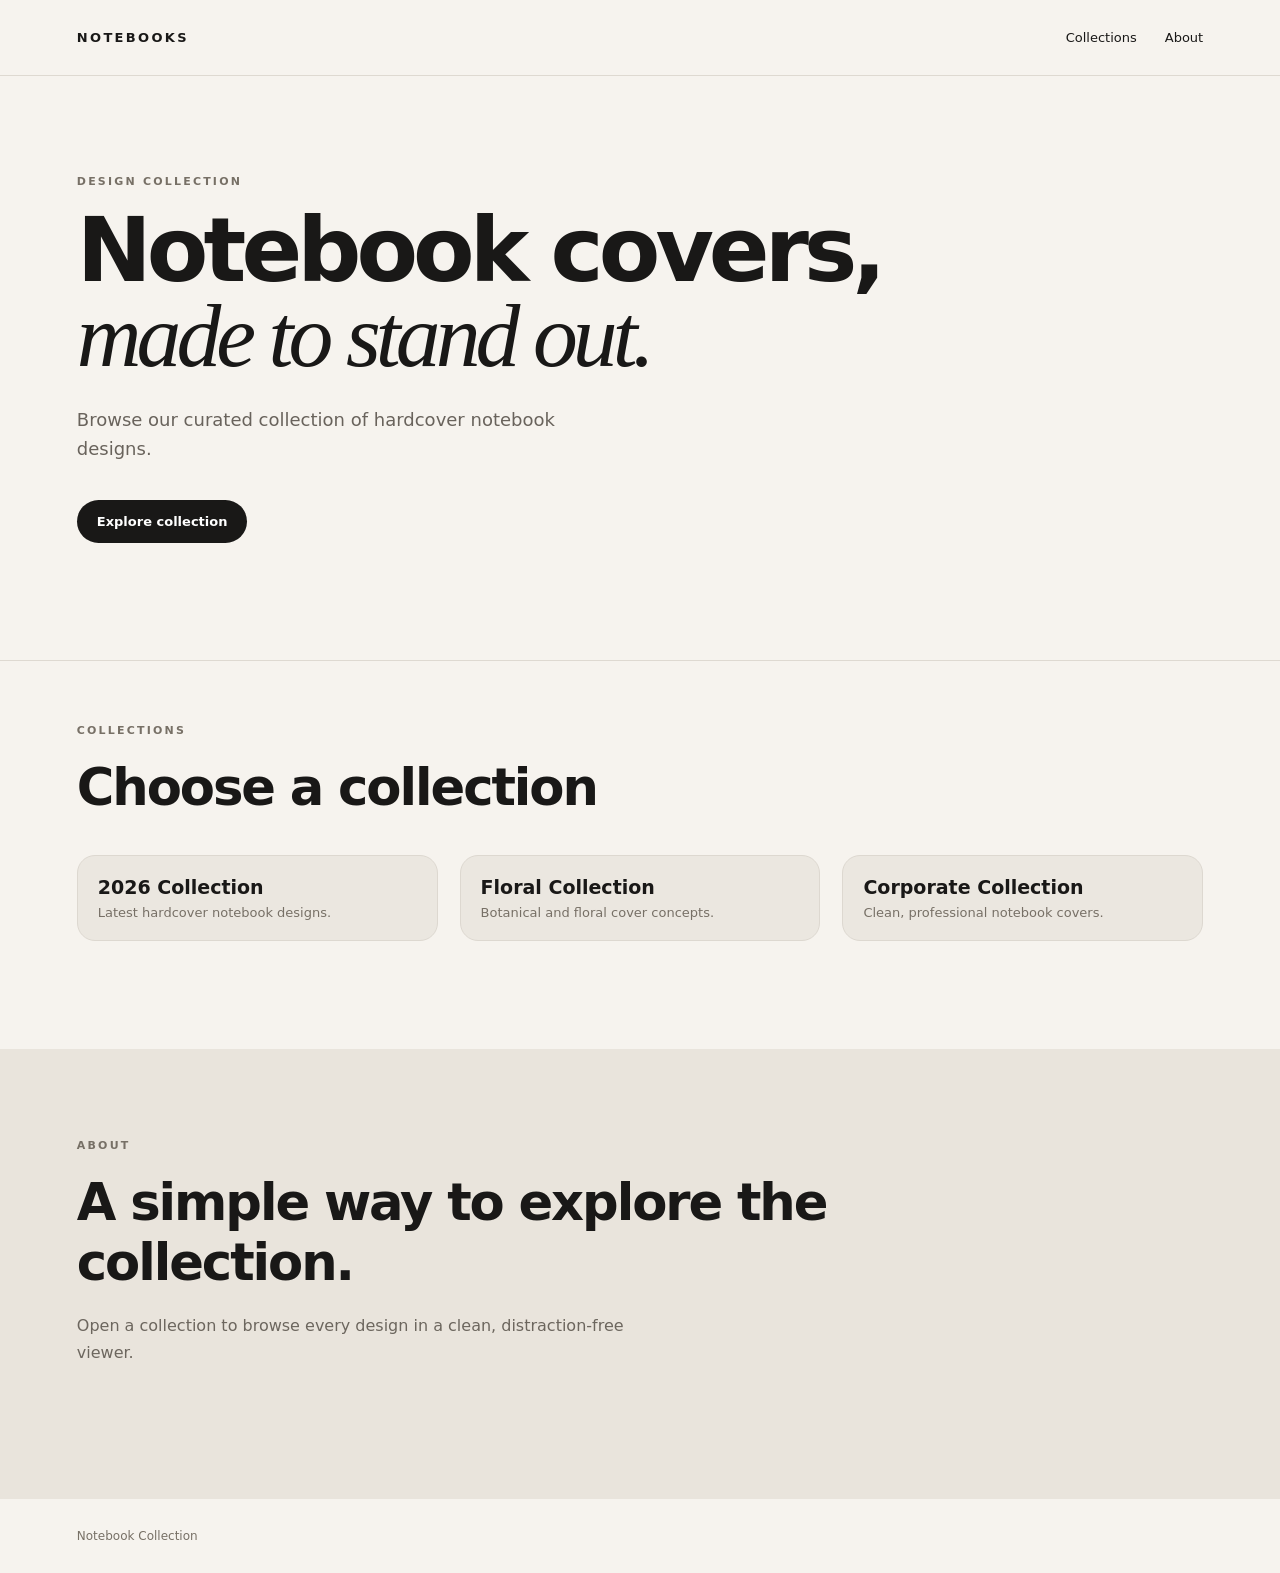
==== index.html @ ab1c4042 "Add files via upload" ====
<!doctype html><html><head><meta charset="utf-8"><meta name="viewport" content="width=device-width,initial-scale=1"><title>Notebook Collection</title><link rel="stylesheet" href="style.css"></head><body><header><div class="brand">NOTEBOOKS</div><nav><a href="#collections">Collections</a><a href="#about">About</a></nav></header><main><section class="hero"><p class="eyebrow">DESIGN COLLECTION</p><h1>Notebook covers,<br><em>made to stand out.</em></h1><p class="intro">Browse our curated collection of hardcover notebook designs.</p><a class="button" href="#collections">Explore collection</a></section><section id="collections" class="section"><div class="section-head"><div><p class="eyebrow">COLLECTIONS</p><h2>Choose a collection</h2></div></div><div id="collectionGrid" class="grid"></div></section><section id="about" class="about"><p class="eyebrow">ABOUT</p><h2>A simple way to explore the collection.</h2><p>Open a collection to browse every design in a clean, distraction-free viewer.</p></section></main><footer>Notebook Collection</footer><script src="app.js"></script></body></html>
---- style.css ----
*{box-sizing:border-box}html{scroll-behavior:smooth}body{margin:0;background:#f6f3ee;color:#191817;font-family:Inter,ui-sans-serif,system-ui,-apple-system,BlinkMacSystemFont,"Segoe UI",sans-serif}header{height:76px;padding:0 6vw;display:flex;align-items:center;justify-content:space-between;border-bottom:1px solid #ded9d1;background:#f6f3ee;position:sticky;top:0;z-index:10}.brand{font-size:13px;letter-spacing:.18em;font-weight:800}nav{display:flex;gap:28px}nav a{color:inherit;text-decoration:none;font-size:13px}.hero{padding:11vh 6vw 13vh;max-width:1000px}.eyebrow{font-size:11px;letter-spacing:.2em;font-weight:800;color:#777066;margin:0 0 20px}.hero h1{font-size:clamp(48px,7vw,92px);line-height:.95;letter-spacing:-.055em;margin:0 0 28px;font-weight:700}.hero h1 em{font-family:Georgia,serif;font-weight:400}.intro{font-size:18px;color:#69635c;max-width:500px;line-height:1.6}.button{display:inline-block;margin-top:18px;background:#191817;color:#fff;padding:14px 20px;border-radius:999px;text-decoration:none;font-size:13px;font-weight:700}.section{padding:7vh 6vw 12vh;border-top:1px solid #ded9d1}.section-head{margin-bottom:38px}h2{font-size:clamp(32px,4vw,54px);letter-spacing:-.04em;margin:0}.grid{display:grid;grid-template-columns:repeat(auto-fit,minmax(260px,1fr));gap:22px}.card{background:#ebe7e0;border:1px solid #ddd8d0;border-radius:18px;overflow:hidden;text-decoration:none;color:inherit;transition:.25s transform,.25s box-shadow}.card:hover{transform:translateY(-4px);box-shadow:0 18px 40px #00000012}.card img{width:100%;aspect-ratio:1.45;object-fit:cover;display:block;background:#ddd}.card-body{padding:20px}.card-title{font-size:19px;font-weight:750;margin-bottom:7px}.card-meta{font-size:13px;color:#777066}.empty{padding:50px 20px;border:1px dashed #c9c2b9;border-radius:18px;color:#777066}.about{padding:10vh 6vw 13vh;background:#e9e4dc}.about h2{max-width:760px;margin-bottom:20px}.about p:last-child{color:#6c665e;max-width:600px;line-height:1.7}footer{padding:30px 6vw;color:#777066;font-size:12px} @media(max-width:650px){header{padding:0 20px}nav{gap:16px}.hero,.section,.about{padding-left:20px;padding-right:20px}.hero{padding-top:70px}.hero h1{font-size:52px}.grid{grid-template-columns:1fr}}
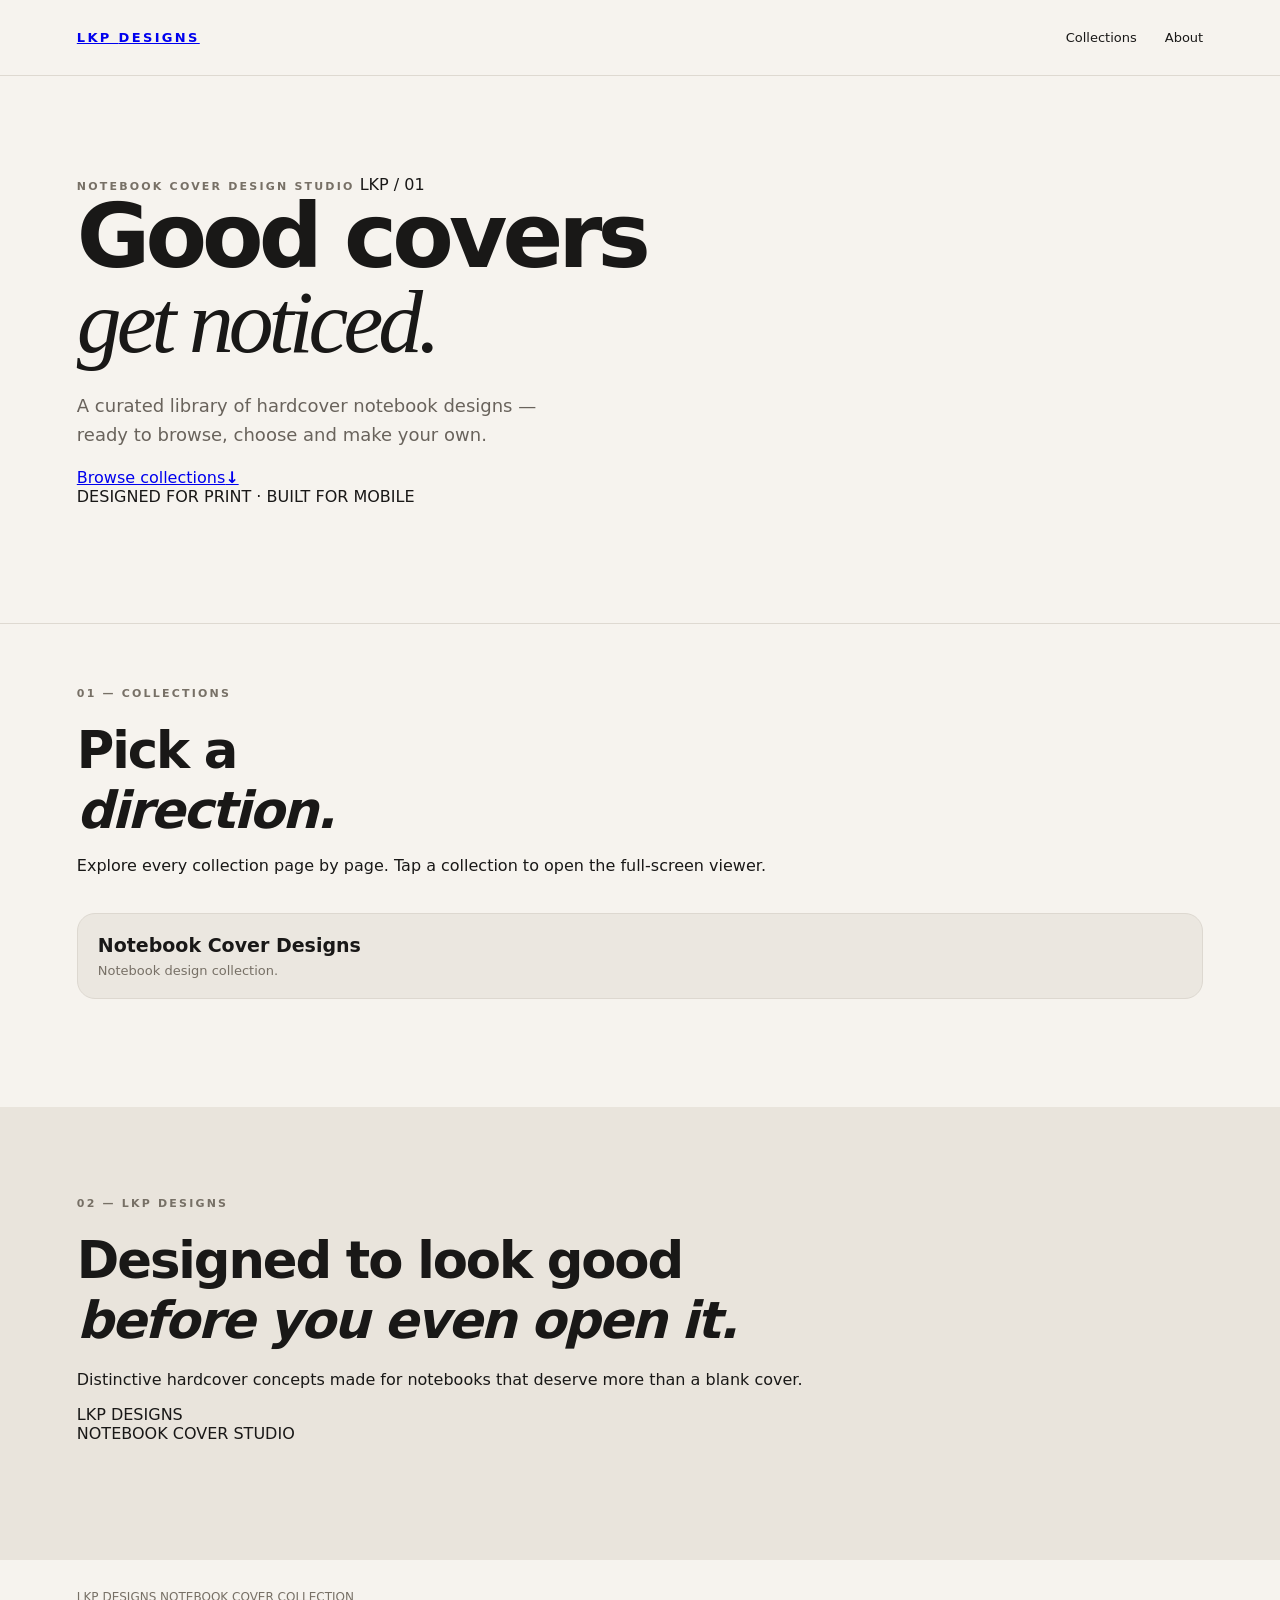
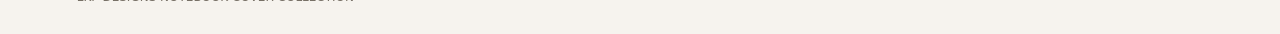
==== commit 60ab405b: "Redesign homepage for LKP DESIGNS mobile-first" ====
--- a/index.html
+++ b/index.html
@@ -1 +1,59 @@
-<!doctype html><html><head><meta charset="utf-8"><meta name="viewport" content="width=device-width,initial-scale=1"><title>Notebook Collection</title><link rel="stylesheet" href="style.css"></head><body><header><div class="brand">NOTEBOOKS</div><nav><a href="#collections">Collections</a><a href="#about">About</a></nav></header><main><section class="hero"><p class="eyebrow">DESIGN COLLECTION</p><h1>Notebook covers,<br><em>made to stand out.</em></h1><p class="intro">Browse our curated collection of hardcover notebook designs.</p><a class="button" href="#collections">Explore collection</a></section><section id="collections" class="section"><div class="section-head"><div><p class="eyebrow">COLLECTIONS</p><h2>Choose a collection</h2></div></div><div id="collectionGrid" class="grid"></div></section><section id="about" class="about"><p class="eyebrow">ABOUT</p><h2>A simple way to explore the collection.</h2><p>Open a collection to browse every design in a clean, distraction-free viewer.</p></section></main><footer>Notebook Collection</footer><script src="app.js"></script></body></html>
+<!doctype html>
+<html lang="en">
+<head>
+  <meta charset="utf-8">
+  <meta name="viewport" content="width=device-width,initial-scale=1,viewport-fit=cover">
+  <meta name="theme-color" content="#11110f">
+  <title>LKP DESIGNS — Notebook Covers</title>
+  <link rel="stylesheet" href="style.css">
+</head>
+<body>
+  <header>
+    <a class="brand" href="#top" aria-label="LKP DESIGNS home">LKP <span>DESIGNS</span></a>
+    <nav>
+      <a href="#collections">Collections</a>
+      <a href="#about">About</a>
+    </nav>
+  </header>
+
+  <main id="top">
+    <section class="hero">
+      <div class="hero-top">
+        <span class="eyebrow">NOTEBOOK COVER DESIGN STUDIO</span>
+        <span class="hero-mark">LKP / 01</span>
+      </div>
+      <h1>Good covers<br><em>get noticed.</em></h1>
+      <p class="intro">A curated library of hardcover notebook designs — ready to browse, choose and make your own.</p>
+      <a class="hero-button" href="#collections"><span>Browse collections</span><b>↓</b></a>
+      <div class="hero-note">DESIGNED FOR PRINT · BUILT FOR MOBILE</div>
+    </section>
+
+    <section id="collections" class="section collections-section">
+      <div class="section-head">
+        <div>
+          <p class="eyebrow">01 — COLLECTIONS</p>
+          <h2>Pick a<br><em>direction.</em></h2>
+        </div>
+        <p class="section-copy">Explore every collection page by page. Tap a collection to open the full-screen viewer.</p>
+      </div>
+      <div id="collectionGrid" class="grid"></div>
+    </section>
+
+    <section id="about" class="about">
+      <p class="eyebrow">02 — LKP DESIGNS</p>
+      <h2>Designed to look good<br><em>before you even open it.</em></h2>
+      <div class="about-bottom">
+        <p>Distinctive hardcover concepts made for notebooks that deserve more than a blank cover.</p>
+        <span>LKP DESIGNS<br>NOTEBOOK COVER STUDIO</span>
+      </div>
+    </section>
+  </main>
+
+  <footer>
+    <span>LKP DESIGNS</span>
+    <span>NOTEBOOK COVER COLLECTION</span>
+  </footer>
+
+  <script src="app.js"></script>
+</body>
+</html>
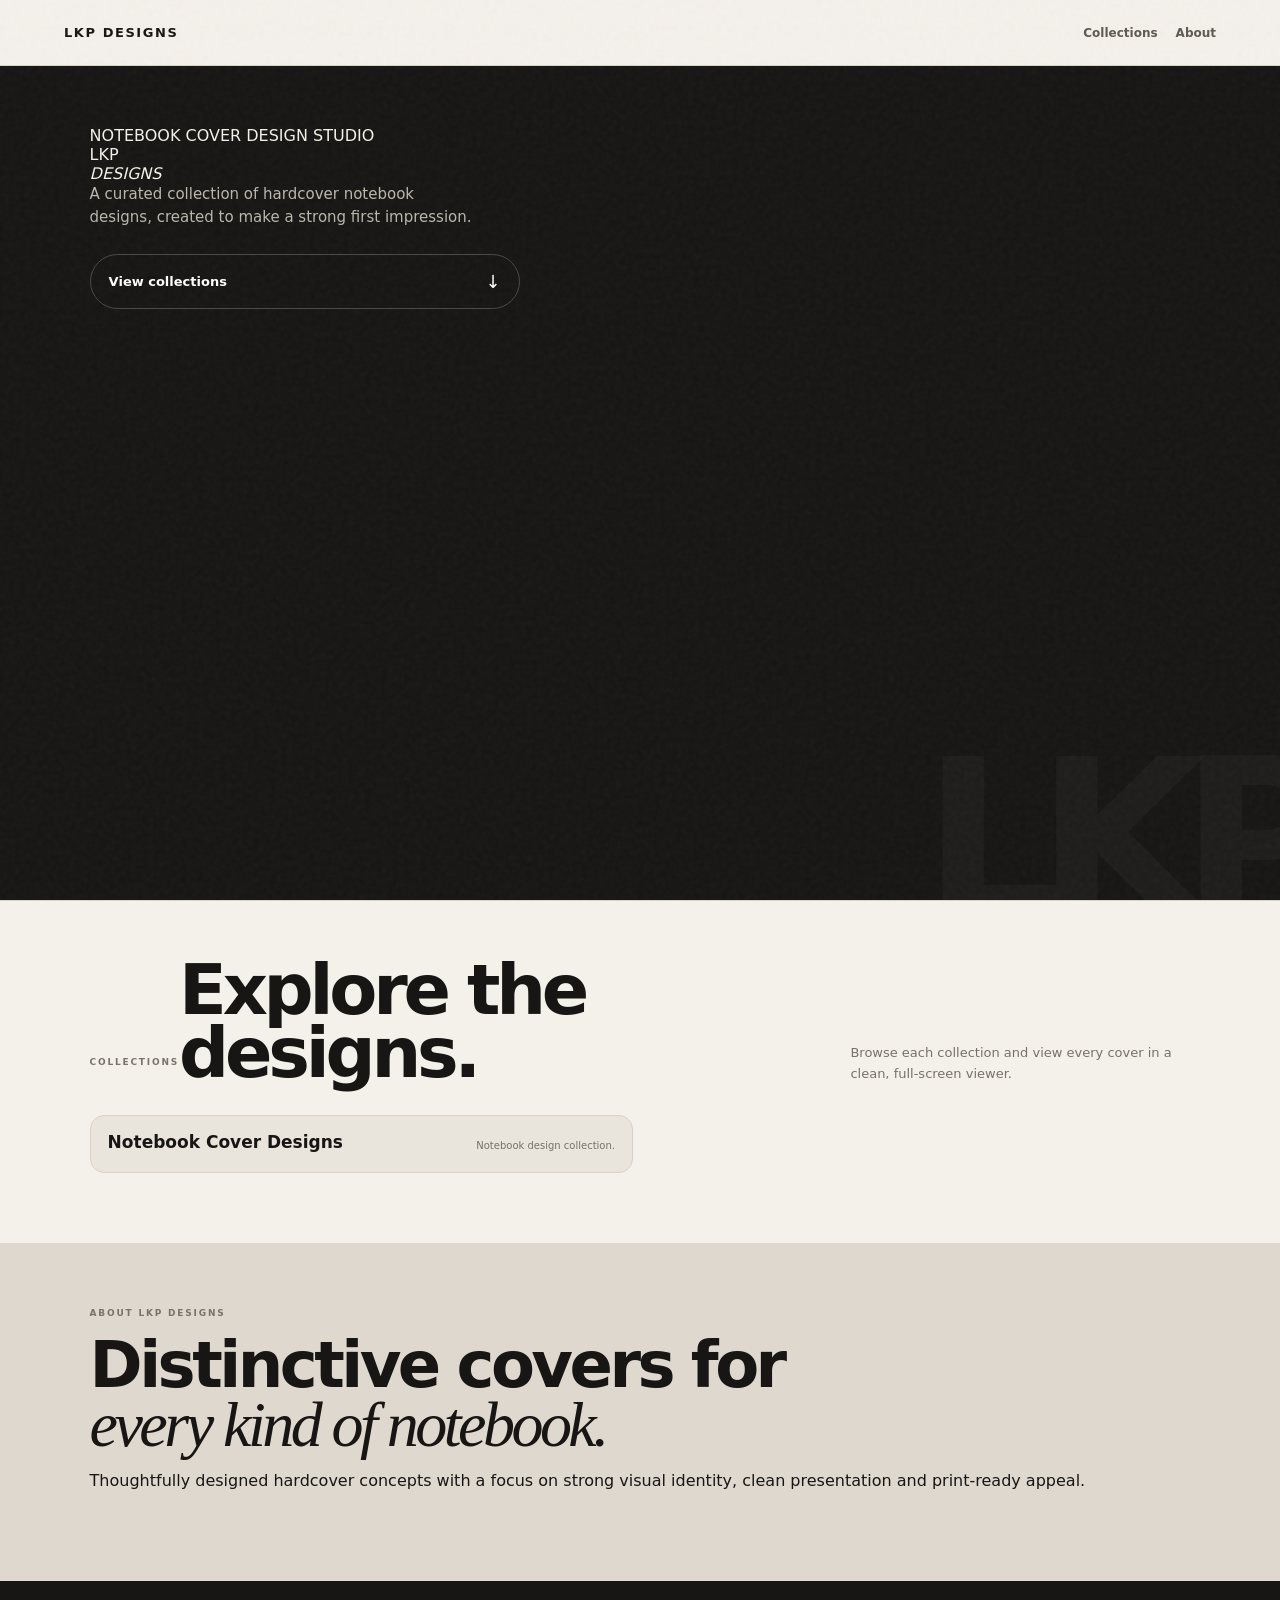
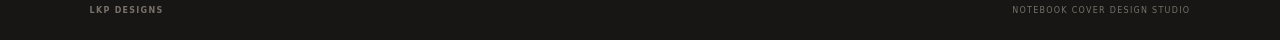
==== commit 9ef2930e: "Refine LKP DESIGNS homepage branding" ====
--- a/index.html
+++ b/index.html
@@ -3,13 +3,13 @@
 <head>
   <meta charset="utf-8">
   <meta name="viewport" content="width=device-width,initial-scale=1,viewport-fit=cover">
-  <meta name="theme-color" content="#11110f">
+  <meta name="theme-color" content="#171614">
   <title>LKP DESIGNS — Notebook Covers</title>
   <link rel="stylesheet" href="style.css">
 </head>
 <body>
   <header>
-    <a class="brand" href="#top" aria-label="LKP DESIGNS home">LKP <span>DESIGNS</span></a>
+    <a class="brand" href="#top" aria-label="LKP DESIGNS home">LKP DESIGNS</a>
     <nav>
       <a href="#collections">Collections</a>
       <a href="#about">About</a>
@@ -18,40 +18,31 @@
 
   <main id="top">
     <section class="hero">
-      <div class="hero-top">
-        <span class="eyebrow">NOTEBOOK COVER DESIGN STUDIO</span>
-        <span class="hero-mark">LKP / 01</span>
-      </div>
-      <h1>Good covers<br><em>get noticed.</em></h1>
-      <p class="intro">A curated library of hardcover notebook designs — ready to browse, choose and make your own.</p>
-      <a class="hero-button" href="#collections"><span>Browse collections</span><b>↓</b></a>
-      <div class="hero-note">DESIGNED FOR PRINT · BUILT FOR MOBILE</div>
+      <div class="hero-label">NOTEBOOK COVER DESIGN STUDIO</div>
+      <div class="hero-brand">LKP<br><em>DESIGNS</em></div>
+      <p class="intro">A curated collection of hardcover notebook designs, created to make a strong first impression.</p>
+      <a class="hero-button" href="#collections"><span>View collections</span><b>↓</b></a>
     </section>
 
     <section id="collections" class="section collections-section">
       <div class="section-head">
-        <div>
-          <p class="eyebrow">01 — COLLECTIONS</p>
-          <h2>Pick a<br><em>direction.</em></h2>
-        </div>
-        <p class="section-copy">Explore every collection page by page. Tap a collection to open the full-screen viewer.</p>
+        <p class="eyebrow">COLLECTIONS</p>
+        <h2>Explore the designs.</h2>
+        <p class="section-copy">Browse each collection and view every cover in a clean, full-screen viewer.</p>
       </div>
       <div id="collectionGrid" class="grid"></div>
     </section>
 
     <section id="about" class="about">
-      <p class="eyebrow">02 — LKP DESIGNS</p>
-      <h2>Designed to look good<br><em>before you even open it.</em></h2>
-      <div class="about-bottom">
-        <p>Distinctive hardcover concepts made for notebooks that deserve more than a blank cover.</p>
-        <span>LKP DESIGNS<br>NOTEBOOK COVER STUDIO</span>
-      </div>
+      <p class="eyebrow">ABOUT LKP DESIGNS</p>
+      <h2>Distinctive covers for<br><em>every kind of notebook.</em></h2>
+      <p>Thoughtfully designed hardcover concepts with a focus on strong visual identity, clean presentation and print-ready appeal.</p>
     </section>
   </main>
 
   <footer>
-    <span>LKP DESIGNS</span>
-    <span>NOTEBOOK COVER COLLECTION</span>
+    <strong>LKP DESIGNS</strong>
+    <span>NOTEBOOK COVER DESIGN STUDIO</span>
   </footer>
 
   <script src="app.js"></script>
--- a/style.css
+++ b/style.css
@@ -1 +1 @@
-*{box-sizing:border-box}html{scroll-behavior:smooth}body{margin:0;background:#f6f3ee;color:#191817;font-family:Inter,ui-sans-serif,system-ui,-apple-system,BlinkMacSystemFont,"Segoe UI",sans-serif}header{height:76px;padding:0 6vw;display:flex;align-items:center;justify-content:space-between;border-bottom:1px solid #ded9d1;background:#f6f3ee;position:sticky;top:0;z-index:10}.brand{font-size:13px;letter-spacing:.18em;font-weight:800}nav{display:flex;gap:28px}nav a{color:inherit;text-decoration:none;font-size:13px}.hero{padding:11vh 6vw 13vh;max-width:1000px}.eyebrow{font-size:11px;letter-spacing:.2em;font-weight:800;color:#777066;margin:0 0 20px}.hero h1{font-size:clamp(48px,7vw,92px);line-height:.95;letter-spacing:-.055em;margin:0 0 28px;font-weight:700}.hero h1 em{font-family:Georgia,serif;font-weight:400}.intro{font-size:18px;color:#69635c;max-width:500px;line-height:1.6}.button{display:inline-block;margin-top:18px;background:#191817;color:#fff;padding:14px 20px;border-radius:999px;text-decoration:none;font-size:13px;font-weight:700}.section{padding:7vh 6vw 12vh;border-top:1px solid #ded9d1}.section-head{margin-bottom:38px}h2{font-size:clamp(32px,4vw,54px);letter-spacing:-.04em;margin:0}.grid{display:grid;grid-template-columns:repeat(auto-fit,minmax(260px,1fr));gap:22px}.card{background:#ebe7e0;border:1px solid #ddd8d0;border-radius:18px;overflow:hidden;text-decoration:none;color:inherit;transition:.25s transform,.25s box-shadow}.card:hover{transform:translateY(-4px);box-shadow:0 18px 40px #00000012}.card img{width:100%;aspect-ratio:1.45;object-fit:cover;display:block;background:#ddd}.card-body{padding:20px}.card-title{font-size:19px;font-weight:750;margin-bottom:7px}.card-meta{font-size:13px;color:#777066}.empty{padding:50px 20px;border:1px dashed #c9c2b9;border-radius:18px;color:#777066}.about{padding:10vh 6vw 13vh;background:#e9e4dc}.about h2{max-width:760px;margin-bottom:20px}.about p:last-child{color:#6c665e;max-width:600px;line-height:1.7}footer{padding:30px 6vw;color:#777066;font-size:12px} @media(max-width:650px){header{padding:0 20px}nav{gap:16px}.hero,.section,.about{padding-left:20px;padding-right:20px}.hero{padding-top:70px}.hero h1{font-size:52px}.grid{grid-template-columns:1fr}}
+*{box-sizing:border-box}html{scroll-behavior:smooth}body{margin:0;background:#f4f1eb;color:#171614;font-family:Inter,ui-sans-serif,system-ui,-apple-system,BlinkMacSystemFont,"Segoe UI",sans-serif}body:before{content:"";position:fixed;inset:0;pointer-events:none;opacity:.035;background-image:url("data:image/svg+xml,%3Csvg viewBox='0 0 180 180' xmlns='http://www.w3.org/2000/svg'%3E%3Cfilter id='n'%3E%3CfeTurbulence type='fractalNoise' baseFrequency='.9' numOctaves='4' stitchTiles='stitch'/%3E%3C/filter%3E%3Crect width='100%25' height='100%25' filter='url(%23n)'/%3E%3C/svg%3E");z-index:20}header{height:66px;padding:0 22px;display:flex;align-items:center;justify-content:space-between;border-bottom:1px solid #d9d4cb;background:#f4f1ebee;backdrop-filter:blur(14px);position:sticky;top:0;z-index:10}.brand{color:#171614;text-decoration:none;font-size:13px;letter-spacing:.12em;font-weight:900}.brand span{font-weight:500}nav{display:flex;gap:18px}nav a{color:#5e5952;text-decoration:none;font-size:12px;font-weight:600}.hero{min-height:calc(100svh - 66px);padding:44px 22px 30px;display:flex;flex-direction:column;position:relative;overflow:hidden;background:#171614;color:#f5f1e9}.hero:after{content:"LKP";position:absolute;right:-35px;bottom:-50px;font-size:220px;line-height:1;font-weight:900;letter-spacing:-.12em;color:#ffffff08;pointer-events:none}.hero-top{display:flex;justify-content:space-between;align-items:center}.eyebrow{font-size:9px;letter-spacing:.2em;font-weight:800;color:#79736b;margin:0 0 18px}.hero .eyebrow{color:#9d978d}.hero-mark{font-size:9px;letter-spacing:.16em;color:#777169}.hero h1{font-size:clamp(58px,16vw,100px);line-height:.87;letter-spacing:-.065em;margin:auto 0 25px;font-weight:750;position:relative;z-index:1}.hero h1 em,.section h2 em,.about h2 em{font-family:Georgia,serif;font-weight:400}.intro{font-size:15px;color:#bcb6ad;max-width:390px;line-height:1.55;margin:0 0 24px}.hero-button{width:100%;display:flex;align-items:center;justify-content:space-between;padding:16px 18px;border:1px solid #4b4842;border-radius:999px;color:#fff;text-decoration:none;font-size:13px;font-weight:700;position:relative;z-index:1}.hero-button b{font-size:18px;font-weight:400}.hero-note{font-size:8px;letter-spacing:.18em;color:#6f6a63;margin-top:20px}.section{padding:58px 22px 70px;border-top:1px solid #d9d4cb}.section-head{margin-bottom:30px}.section h2{font-size:clamp(43px,12vw,70px);line-height:.9;letter-spacing:-.06em;margin:0}.section-copy{font-size:13px;color:#777168;line-height:1.6;margin:22px 0 0;max-width:340px}.grid{display:grid;grid-template-columns:1fr;gap:14px}.card{background:#e9e4dc;border:1px solid #d7d1c8;border-radius:14px;overflow:hidden;text-decoration:none;color:inherit;transition:transform .2s,box-shadow .2s;display:block}.card:active{transform:scale(.985)}.card img{width:100%;aspect-ratio:1.25;object-fit:cover;display:block;background:#d5d0c8}.card-body{padding:17px 17px 19px;display:flex;align-items:end;justify-content:space-between;gap:12px}.card-title{font-size:17px;font-weight:800;line-height:1.15}.card-meta{font-size:10px;color:#777168;text-align:right;line-height:1.4}.empty{padding:40px 18px;border:1px dashed #c7c0b6;border-radius:14px;color:#777168}.error{color:#777168}.about{padding:65px 22px 75px;background:#ded8cf}.about h2{font-size:clamp(38px,10vw,64px);line-height:.93;letter-spacing:-.055em;margin:0;max-width:700px}.about-bottom{margin-top:38px;padding-top:20px;border-top:1px solid #bdb6ac;display:flex;flex-direction:column;gap:28px}.about-bottom p{font-size:14px;line-height:1.6;color:#666057;max-width:430px;margin:0}.about-bottom span{font-size:8px;line-height:1.7;letter-spacing:.18em;color:#777168}footer{padding:25px 22px;display:flex;justify-content:space-between;gap:20px;background:#171614;color:#777169;font-size:8px;letter-spacing:.16em} @media(min-width:700px){header{padding:0 5vw}.hero{padding:60px 7vw 40px}.hero h1{font-size:clamp(80px,11vw,150px)}.hero-button{max-width:430px}.section,.about{padding-left:7vw;padding-right:7vw}.section-head{display:flex;justify-content:space-between;align-items:end}.section-copy{margin:0}.grid{grid-template-columns:repeat(2,1fr)}.about-bottom{flex-direction:row;justify-content:space-between}.about-bottom span{text-align:right}footer{padding-left:7vw;padding-right:7vw}}
